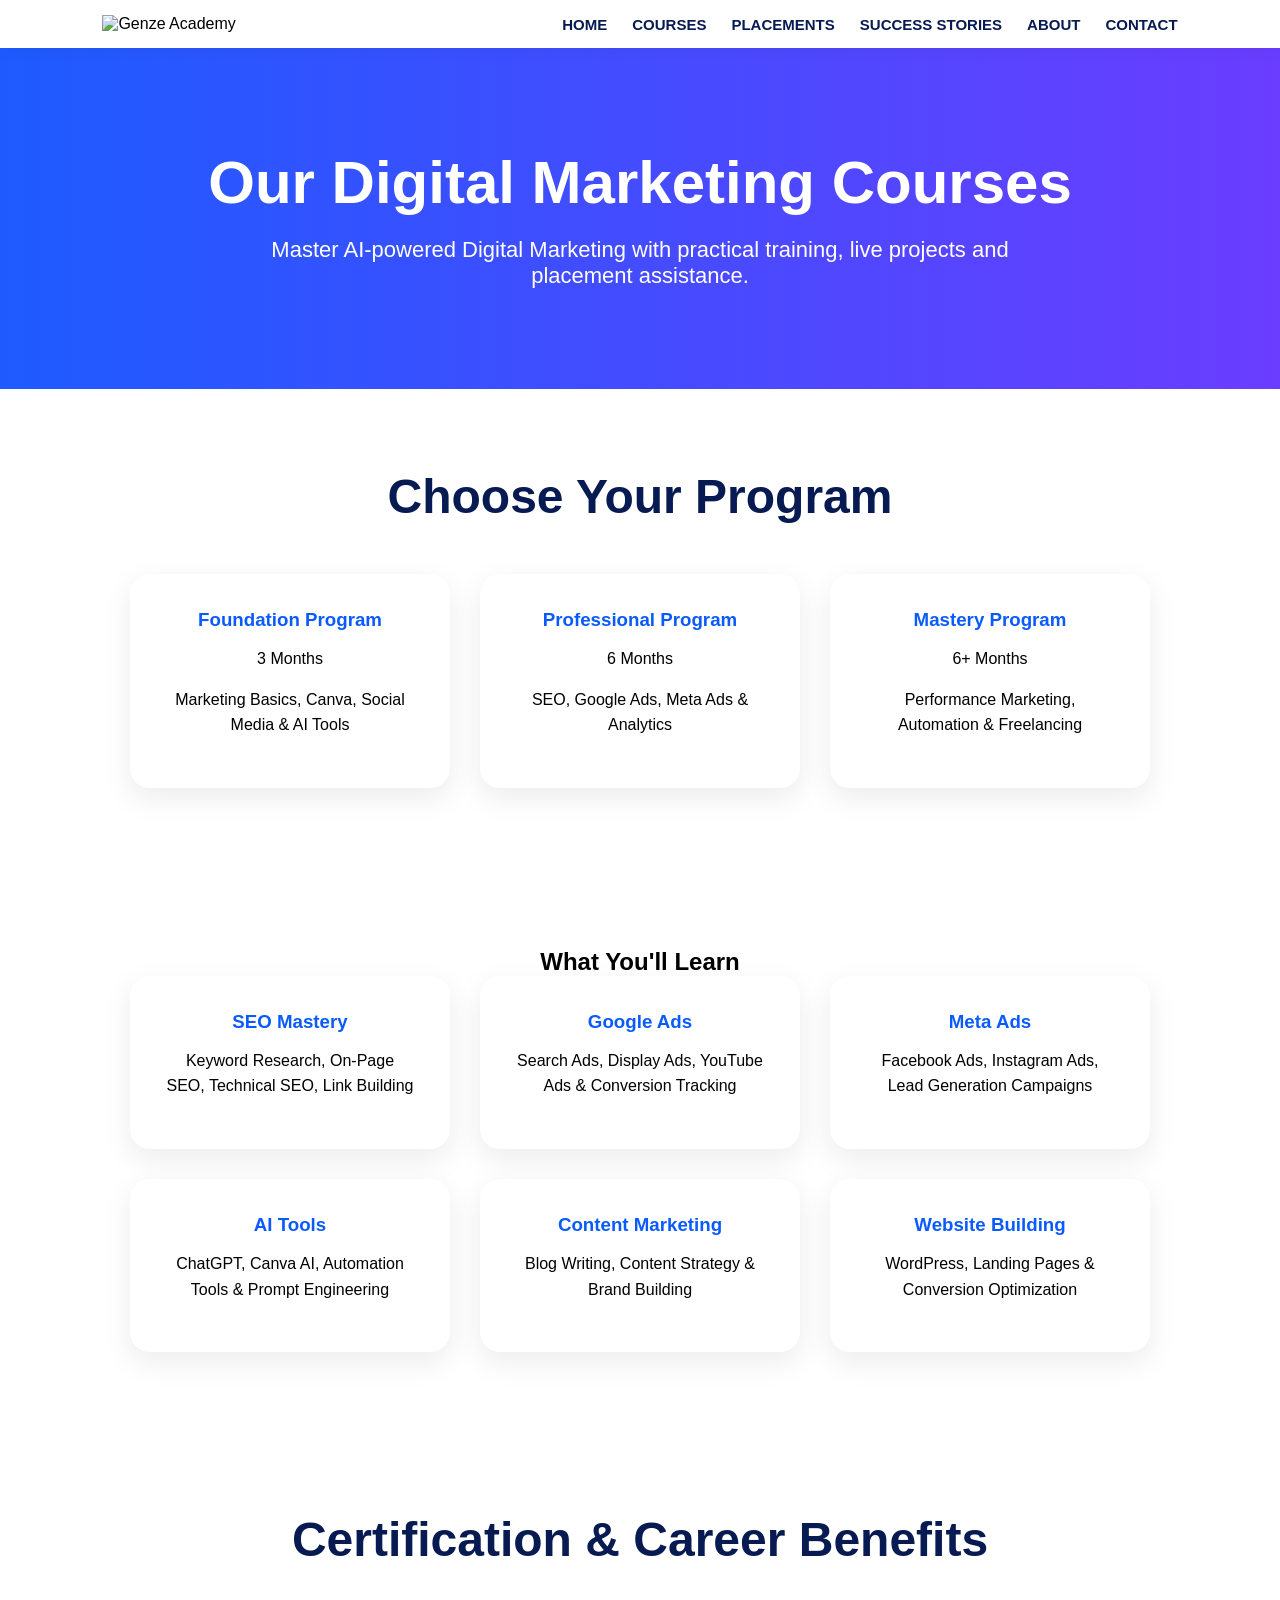
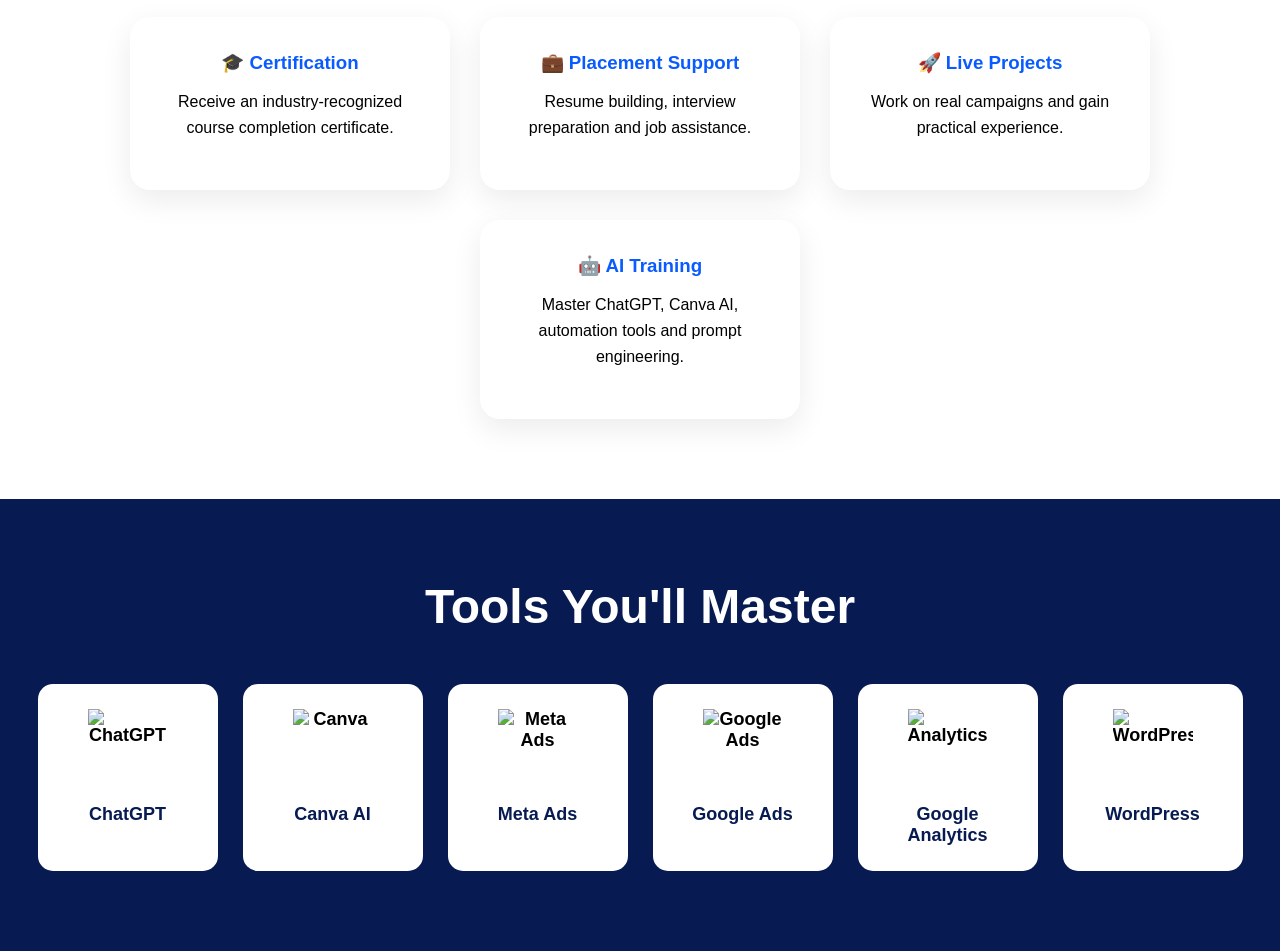
==== courses.html @ 907f162f "Add files via upload" ====
<!DOCTYPE html>
<html>
<head>
    <title>Courses - Genze Academy</title>
    <link rel="stylesheet" href="style.css">
</head>

<body>

<header>

<div class="logo">
    <img src="images/logo.png" alt="Genze Academy">
</div>

<nav>
    <a href="/index.html">HOME</a>
    <a href="/courses.html">COURSES</a>
    <a href="/placements.html">PLACEMENTS</a>
    <a href="/success.html">SUCCESS STORIES</a>
    <a href="/about.html">ABOUT</a>
    <a href="/contact.html">CONTACT</a>
</nav>

</header>

<section class="course-hero">

<h1>Our Digital Marketing Courses</h1>

<p>
Master AI-powered Digital Marketing with practical training,
live projects and placement assistance.
</p>

</section>

<section class="courses">

<h2>Choose Your Program</h2>

<div class="course-container">

<div class="course-card">
<h3>Foundation Program</h3>
<p>3 Months</p>
<p>Marketing Basics, Canva, Social Media & AI Tools</p>
</div>

<div class="course-card">
<h3>Professional Program</h3>
<p>6 Months</p>
<p>SEO, Google Ads, Meta Ads & Analytics</p>
</div>

<div class="course-card">
<h3>Mastery Program</h3>
<p>6+ Months</p>
<p>Performance Marketing, Automation & Freelancing</p>
</div>

</div>

</section>

<section class="course-syllabus">

<h2>What You'll Learn</h2>

<div class="course-container">

<div class="course-card">
<h3>SEO Mastery</h3>
<p>Keyword Research, On-Page SEO, Technical SEO, Link Building</p>
</div>

<div class="course-card">
<h3>Google Ads</h3>
<p>Search Ads, Display Ads, YouTube Ads & Conversion Tracking</p>
</div>

<div class="course-card">
<h3>Meta Ads</h3>
<p>Facebook Ads, Instagram Ads, Lead Generation Campaigns</p>
</div>

<div class="course-card">
<h3>AI Tools</h3>
<p>ChatGPT, Canva AI, Automation Tools & Prompt Engineering</p>
</div>

<div class="course-card">
<h3>Content Marketing</h3>
<p>Blog Writing, Content Strategy & Brand Building</p>
</div>

<div class="course-card">
<h3>Website Building</h3>
<p>WordPress, Landing Pages & Conversion Optimization</p>
</div>

</div>

</section>


<section class="benefits-section">

<h2>Certification & Career Benefits</h2>

<div class="course-container">

<div class="course-card">
<h3>🎓 Certification</h3>
<p>Receive an industry-recognized course completion certificate.</p>
</div>

<div class="course-card">
<h3>💼 Placement Support</h3>
<p>Resume building, interview preparation and job assistance.</p>
</div>

<div class="course-card">
<h3>🚀 Live Projects</h3>
<p>Work on real campaigns and gain practical experience.</p>
</div>

<div class="course-card">
<h3>🤖 AI Training</h3>
<p>Master ChatGPT, Canva AI, automation tools and prompt engineering.</p>
</div>

</div>

</section>

<section class="ai-tools">

<h2>Tools You'll Master</h2>

<div class="tools-container">

<div class="tool-card">
<img src="images/tools/chatgpt.png" alt="ChatGPT">
<p>ChatGPT</p>
</div>

<div class="tool-card">
<img src="images/tools/canva.png" alt="Canva">
<p>Canva AI</p>
</div>

<div class="tool-card">
<img src="images/tools/metaads.png" alt="Meta Ads">
<p>Meta Ads</p>
</div>

<div class="tool-card">
<img src="images/tools/googleads.png" alt="Google Ads">
<p>Google Ads</p>
</div>

<div class="tool-card">
<img src="images/tools/analytics.png" alt="Analytics">
<p>Google Analytics</p>
</div>

<div class="tool-card">
<img src="images/tools/wordpress.png" alt="WordPress">
<p>WordPress</p>
</div>

</div>

</section>

</body>
</html>
---- style.css ----
html{
    scroll-behavior:smooth;
}

*{
margin:0;
padding:0;
box-sizing:border-box;
font-family:'Poppins',sans-serif;
}

body{
background:#ffffff;
overflow-x:hidden;
}

/* HEADER */

header{
display:flex;
justify-content:space-between;
align-items:center;
padding:15px 8%;
background:white;
position:sticky;
top:0;
z-index:1000;
box-shadow:0 2px 15px rgba(0,0,0,0.05);
}

.logo img{
height:100px;
}

.header-buttons{
display:flex;
gap:10px;
}

.btn-demo,
.btn-admission{
text-decoration:none;
padding:12px 20px;
border-radius:8px;
font-weight:600;
color:white;
}

.btn-demo{
background:#0A5BFF;
}

.btn-admission{
background:#6D3CFF;
}

nav{
display:flex;
gap:25px;
}

nav a{
text-decoration:none;
color:#071B52;
font-weight:600;
font-size:15px;
}

/* HERO SECTION */

.hero{
min-height:90vh;
display:flex;
justify-content:space-between;
align-items:center;
padding:80px 8%;
background:
linear-gradient(
rgba(10,91,255,0.55),
rgba(109,60,255,0.55)
),
url("images/hero-bg.jpg");

background-size: cover;
background-position: center;
background-repeat: no-repeat;}

.hero-content{
width:55%;
}

.hero-content h1{
font-size:65px;
line-height:1.1;
font-weight:800;
color:white;
margin-bottom:20px;
}

.hero-content p{
font-size:22px;
color:white;
line-height:1.6;
}

.hero-buttons{
margin-top:30px;
}

.apply-btn,
.brochure-btn{
display:inline-block;
padding:15px 30px;
border-radius:8px;
text-decoration:none;
font-weight:600;
margin-right:10px;
}

.apply-btn{
background:white;
color:#0A5BFF;
}

.brochure-btn{
background:#071B52;
color:white;
}

.hero-features{
margin-top:30px;
display:flex;
flex-wrap:wrap;
gap:20px;
color:white;
font-weight:500;
}

.hero-image img{
width:550px;
max-width:100%;
}

/* STATS */

.stats{
display:flex;
justify-content:space-around;
padding:70px 8%;
background:#F8FAFF;
}

.stat-box{
text-align:center;
}

.stat-box h2{
font-size:42px;
color:#0A5BFF;
}

.stat-box p{
margin-top:10px;
font-size:18px;
}

/* WHY GENZE */

.why-genze{
padding:80px 8%;
}

.why-genze h2{
text-align:center;
font-size:42px;
color:#071B52;
margin-bottom:50px;
}

.features{
display:grid;
grid-template-columns:repeat(2,1fr);
gap:25px;
}

.feature-card{
padding:30px;
border-radius:20px;
background:white;
box-shadow:0 10px 30px rgba(0,0,0,0.08);
}

.feature-card h3{
color:#0A5BFF;
margin-bottom:15px;
}

.feature-card p{
line-height:1.6;
}

/* MOBILE */

@media(max-width:768px){

header{
flex-direction:column;
gap:15px;
}

nav{
flex-wrap:wrap;
justify-content:center;
}

.hero{
flex-direction:column;
text-align:center;
}

.hero-content{
width:100%;
}

.hero-content h1{
font-size:40px;
}

.hero-content p{
font-size:18px;
}

.hero-image{
margin-top:40px;
}

.stats{
flex-direction:column;
gap:30px;
}

.features{
grid-template-columns:1fr;
}

}


.courses{
padding:80px 8%;
background:white;
text-align:center;
}

.courses h2{
font-size:48px;
color:#071B52;
margin-bottom:50px;
}

.course-container{
display:flex;
justify-content:center;
gap:10px;
flex-wrap:nowrap;
width:100%;
margin:auto;
}

.course-card{
width:180px;
padding:20px;
background:white;
border-radius:20px;
box-shadow:0 10px 30px rgba(0,0,0,0.08);
transition:0.3s;
}
.course-card:hover{
transform:translateY(-10px);
}

.course-card h3{
color:#0A5BFF;
margin-bottom:15px;
}

.course-card p{
margin-bottom:15px;
line-height:1.6;
}

.course-card a{
display:inline-block;
padding:12px 20px;
background:linear-gradient(135deg,#0A5BFF,#6D3CFF);
color:white;
text-decoration:none;
border-radius:8px;
}

/* COURSES SECTION */

.courses{
padding:80px 8%;
background:white;
text-align:center;
}

.courses h2{
font-size:48px;
color:#071B52;
margin-bottom:50px;
}

.benefits-section h2{
    font-size:48px;
    color:#071B52;
    margin-bottom:50px;
    text-align:center;
}

.course-container{
display:flex;
gap:30px;
justify-content:center;
flex-wrap:wrap;
}

.course-card{
width:320px;
padding:35px;
background:white;
border-radius:20px;
box-shadow:0 10px 30px rgba(0,0,0,0.08);
transition:0.3s;
}

.course-card:hover{
transform:translateY(-10px);
}

.course-card h3{
color:#0A5BFF;
margin-bottom:15px;
}

.course-card p{
margin-bottom:15px;
line-height:1.6;
}

.course-card a{
display:inline-block;
padding:12px 20px;
background:linear-gradient(135deg,#0A5BFF,#6D3CFF);
color:white;
text-decoration:none;
border-radius:8px;
}




.ai-tools{
    padding:80px 8%;
    background:
linear-gradient(
rgba(0,20,80,0.85),
rgba(0,20,80,0.85)
),
url("images/ai-tools-bg.jpg");

background-size:cover;
background-position:center;
background-repeat:no-repeat;
    text-align:center;
}

.ai-tools h2{
    color:white;
    font-size:48px;
    margin-bottom:50px;
}

.tools-container{
    display:flex;
    flex-wrap:wrap;
    justify-content:center;
    gap:20px;
}

.tool-card{
    background:white;
    padding:25px;
    width:180px;
    border-radius:15px;
    font-weight:600;
    font-size:18px;
    transition:0.3s;
}

.tool-card:hover{
    transform:translateY(-8px);
}

.tool-card{
    text-align:center;
}

.tool-card img{
    width:60px;
    height:60px;
    object-fit:contain;
    display:block;
    margin:0 auto 10px;
}

.tool-card p{
    margin:0;
    font-weight:600;
    font-size:18px;
}


.placement{
    padding:80px 8%;
    background:#f8faff;
    text-align:center;
}

.placement h2{
    font-size:48px;
    color:#071B52;
    margin-bottom:50px;
}

.placement-container{
    display:flex;
    justify-content:center;
    gap:20px;
    flex-wrap:wrap;
}

.placement-card{
    width:280px;
    padding:25px;
    background:white;
    border-radius:20px;
    box-shadow:0 10px 25px rgba(0,0,0,0.08);
}

.placement-card h3{
    color:#0A5BFF;
    margin-bottom:15px;
}

.placement-btn{
    display:inline-block;
    margin-top:40px;
    padding:15px 30px;
    background:linear-gradient(135deg,#0A5BFF,#6D3CFF);
    color:white;
    text-decoration:none;
    border-radius:10px;
    font-weight:600;
}

/* SUCCESS STORIES */

.success-stories{
padding:80px 8%;
position:relative;
overflow:hidden;

background:
linear-gradient(
rgba(7,27,82,0.92),
rgba(7,27,82,0.92)
),
url("images/success-bg.jpg");

background-size:cover;
background-position:center;
background-repeat:no-repeat;

text-align:center;
}
.success-stories h2{
font-size:48px;
color:white;
margin-bottom:50px;
}

.story-container{
display:flex;
justify-content:center;
align-items:stretch;
gap:25px;
flex-wrap:wrap;
position:relative;
z-index:2;
}

.story-card{
width:300px;
padding:30px;
background:rgba(255,255,255,0.95);
border-radius:20px;
box-shadow:0 10px 25px rgba(0,0,0,0.15);
}
.story-card h3{
color:#FFD700;
margin-bottom:15px;
}

/* EXPERT TEAM */

.expert-team{
padding:80px 8%;
background:white;
text-align:center;
}

.expert-team h2{
font-size:48px;
color:#071B52;
margin-bottom:50px;
}

.team-container{
display:flex;
justify-content:center;
gap:30px;
flex-wrap:wrap;
}

.team-card{
width:280px;
background:white;
border-radius:20px;
overflow:hidden;
box-shadow:0 10px 25px rgba(0,0,0,0.08);
transition:0.3s;
}

.team-card:hover{
transform:translateY(-10px);
}

.team-card img{
    width:100%;
    height:380px;
    object-fit:cover;
}

.team-card h3{
margin-top:20px;
color:#0A5BFF;
}

.team-card p{
padding:15px;
}


.contact-section{
padding:80px 8%;
background:#071B52;
text-align:center;
}

.contact-section h2{
font-size:48px;
color:white;
margin-bottom:40px;
}

.contact-form{
max-width:600px;
margin:auto;
display:flex;
flex-direction:column;
gap:20px;
}

.contact-form input,
.contact-form textarea{
padding:15px;
border:none;
border-radius:10px;
font-size:16px;
font-family:Poppins,sans-serif;
}

.contact-form textarea{
height:120px;
resize:none;
}

.contact-form button{
padding:15px;
background:linear-gradient(135deg,#0A5BFF,#6D3CFF);
color:white;
border:none;
border-radius:10px;
font-size:18px;
font-weight:600;
cursor:pointer;
}


.footer{
background:#000c3d;
color:white;
padding:60px 8% 20px;
}

.footer-container{
display:flex;
justify-content:space-between;
flex-wrap:wrap;
gap:30px;
}

.footer-box{
width:220px;
}

.footer-box h3{
margin-bottom:20px;
color:#6D3CFF;
}

.footer-box p{
margin-bottom:10px;
}

.footer-bottom{
text-align:center;
margin-top:40px;
padding-top:20px;
border-top:1px solid rgba(255,255,255,0.2);
}

.stat-box img{
    width:100px;
    height:100px;
    object-fit:contain;
    margin-bottom:15px;
}

.whatsapp-btn{
    position:fixed;
    bottom:20px;
    right:20px;
    background:#25D366;
    color:white;
    padding:15px 20px;
    border-radius:50px;
    text-decoration:none;
    font-weight:bold;
    z-index:999;
}

.about-section{
    padding:80px 8%;
    background:white;
    text-align:center;
}

.about-section h2{
    font-size:48px;
    color:#071B52;
    margin-bottom:30px;
}

.about-section p{
    max-width:900px;
    margin:20px auto;
    font-size:18px;
    line-height:1.8;
    color:#333;
}

.about-container{
    display:flex;
    justify-content:center;
    gap:30px;
    flex-wrap:wrap;
}

.about-card{
    width:280px;
    background:white;
    padding:30px;
    border-radius:20px;
    box-shadow:0 10px 30px rgba(0,0,0,0.08);
    transition:0.3s;
}

.about-card:hover{
    transform:translateY(-10px);
}

.about-card h3{
    color:#0A5BFF;
    margin-bottom:15px;
}

.about-card p{
    color:#555;
    line-height:1.6;
}

.about-card p{
    color:#555;
    line-height:1.6;
}

/* CONTACT SECTION */

.contact-section{
    padding:80px 8%;
    background:#f8faff;
    text-align:center;
}

.contact-section h2{
    font-size:48px;
    color:#071B52;
    margin-bottom:40px;
}

.contact-form{
    max-width:600px;
    margin:auto;
    display:flex;
    flex-direction:column;
    gap:20px;
}

.contact-form input,
.contact-form textarea{
    padding:15px;
    border:1px solid #ddd;
    border-radius:10px;
    font-size:16px;
}

.contact-form textarea{
    height:150px;
}

.contact-form button{
    background:linear-gradient(90deg,#0A5BFF,#7A3FFF);
    color:white;
    border:none;
    padding:15px;
    border-radius:10px;
    font-size:18px;
    cursor:pointer;
}

.contact-subtitle{
    max-width:700px;
    margin:0 auto 40px;
    color:#666;
    font-size:18px;
    line-height:1.6;
}

.course-hero{
    background:linear-gradient(90deg,#1E5BFF,#6A3DFF);
    color:white;
    text-align:center;
    padding:100px 8%;
}

.course-hero h1{
    font-size:60px;
    margin-bottom:20px;
    color:white;
}

.course-hero p{
    font-size:22px;
    max-width:800px;
    margin:auto;
    color:white;
}

.benefits-section{
    padding:80px 8%;
    background:white;
    text-align:center;
}

.benefits-section h2{
    font-size:48px;
    color:#071B52;
    margin-bottom:50px;
}

.ai-tools{
    padding:80px 2%;
    background:#071B52;
    text-align:center;
}

.ai-tools h2{
    color:white;
    font-size:48px;
    margin-bottom:50px;
}

.tools-container{
    display:flex;
    flex-wrap:wrap;
    justify-content:center;
    gap:25px;
}

.tool-card{
    background:white;
    width:180px;
    padding:25px;
    border-radius:15px;
    transition:0.3s;
}

.tool-card:hover{
    transform:translateY(-10px);
}

.tool-card img{
    width:80px;
    height:80px;
    object-fit:contain;
    margin-bottom:15px;
}

.tool-card p{
    font-weight:600;
    color:#071B52;
}

.course-syllabus{
    padding:80px 8%;
    text-align:center;
}

/* CTA Section */

.cta-section {
    background: linear-gradient(135deg, #1e5eff, #6c3cff);
    color: white;
    text-align: center;
    padding: 80px 20px;
}

.cta-section h2 {
    font-size: 42px;
    margin-bottom: 20px;
}

.cta-section p {
    font-size: 18px;
    max-width: 800px;
    margin: 0 auto 30px;
}

.btn {
    display: inline-block;
    background: white;
    color: #1e3a8a;
    text-decoration: none;
    padding: 15px 35px;
    border-radius: 50px;
    font-weight: bold;
    transition: 0.3s;
}

.btn:hover {
    transform: translateY(-3px);
}

/* Footer */

footer {
    background: #0b1f63;
    color: white;
    text-align: center;
    padding: 20px;
}
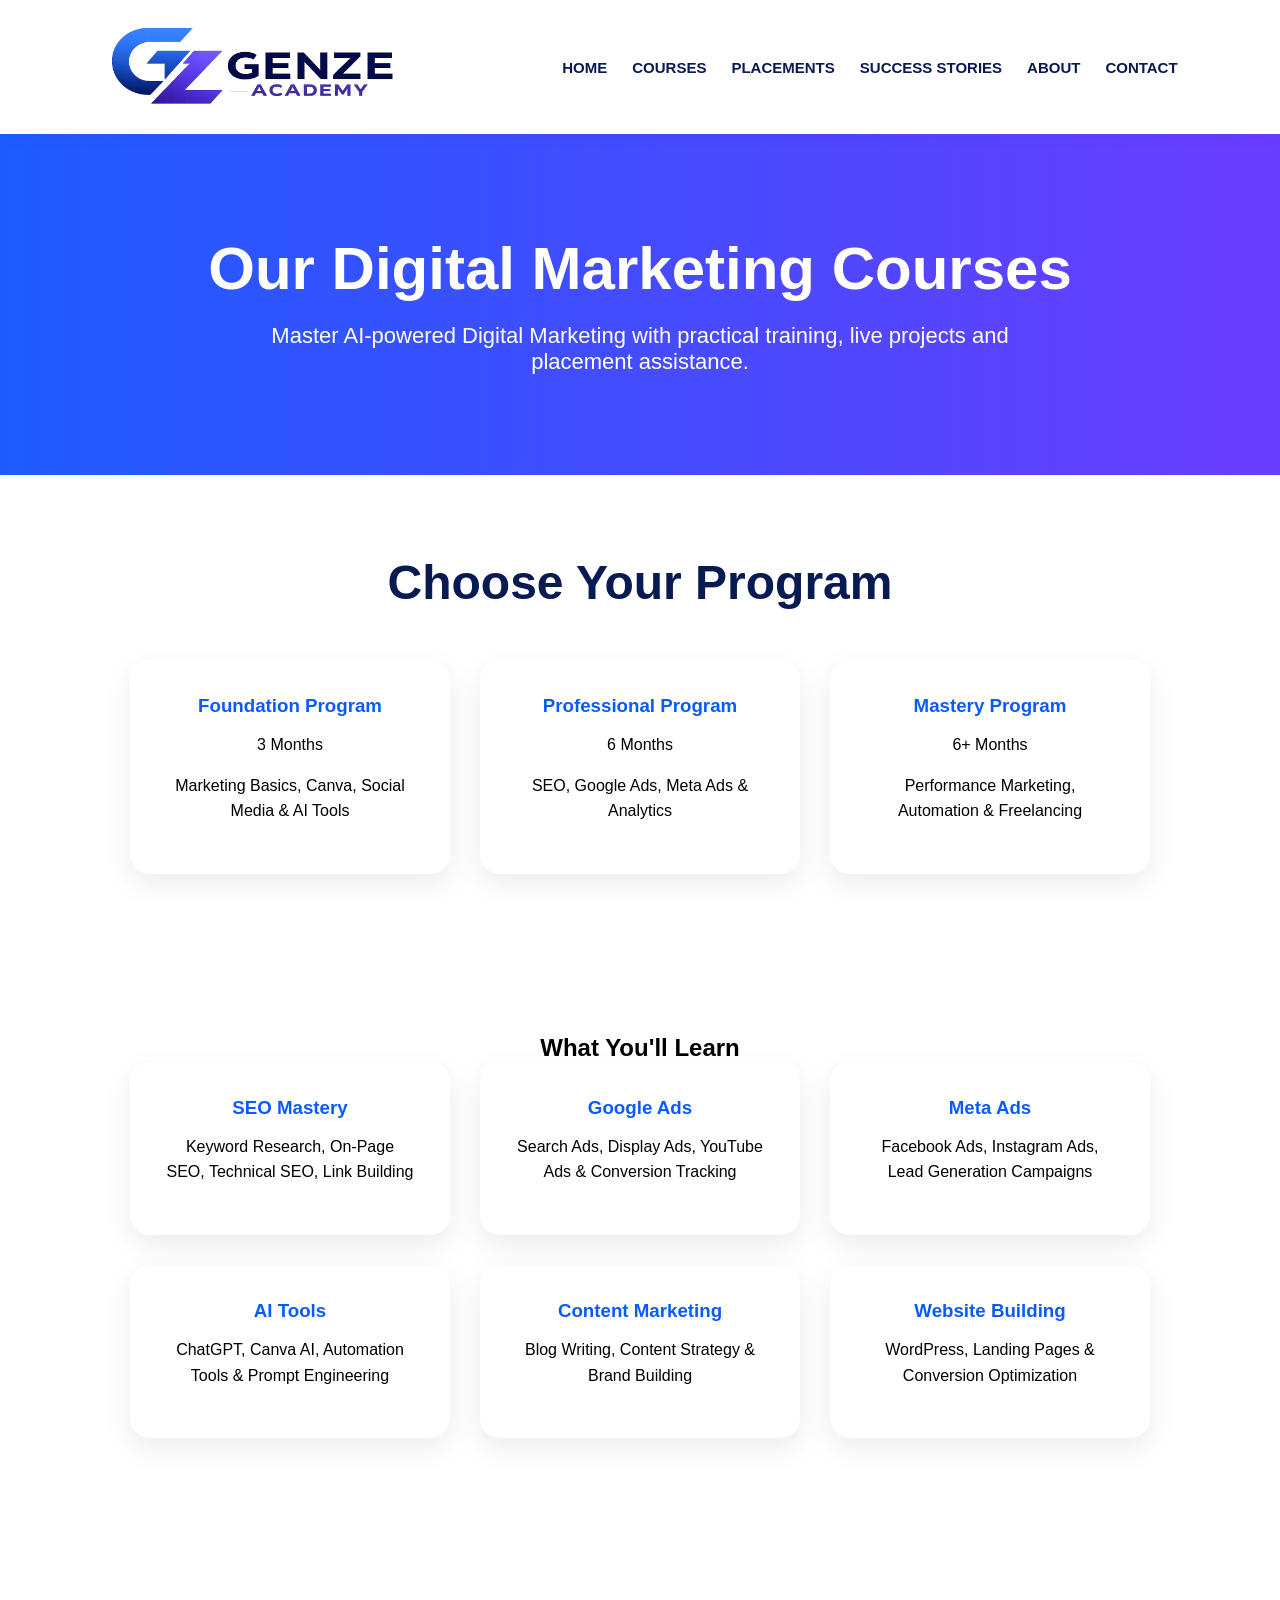
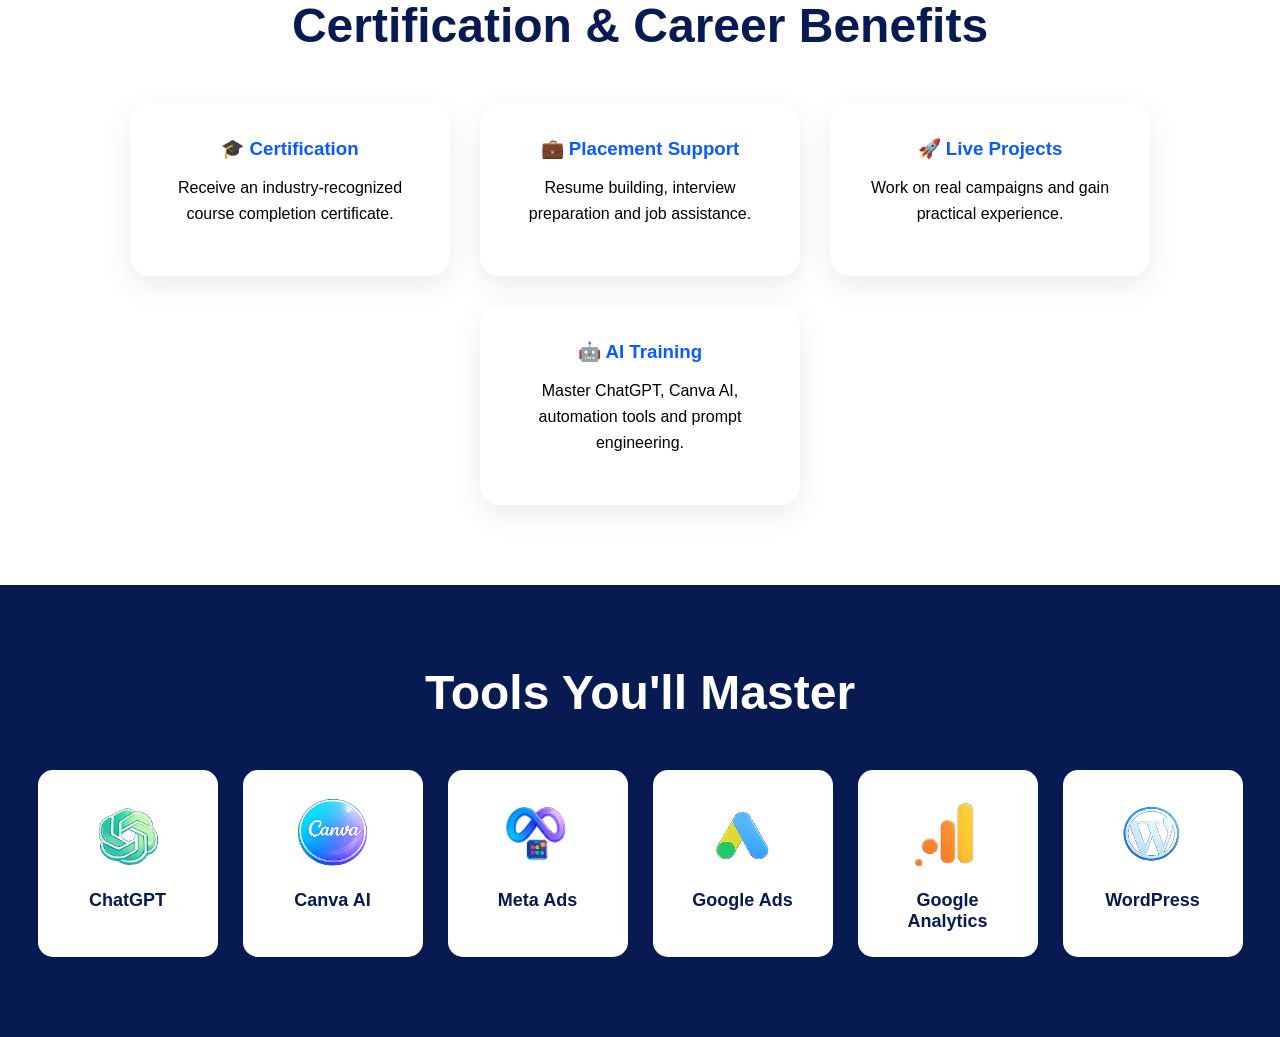
==== commit 8ba40d04: "Add files via upload" ====
--- a/courses.html
+++ b/courses.html
@@ -13,13 +13,13 @@
     <img src="images/logo.png" alt="Genze Academy">
 </div>
 
-<nav>
-    <a href="/index.html">HOME</a>
-    <a href="/courses.html">COURSES</a>
-    <a href="/placements.html">PLACEMENTS</a>
-    <a href="/success.html">SUCCESS STORIES</a>
-    <a href="/about.html">ABOUT</a>
-    <a href="/contact.html">CONTACT</a>
+    <nav>
+<a href="index.html">HOME</a>
+<a href="courses.html">COURSES</a>
+<a href="placements.html">PLACEMENTS</a>
+<a href="success.html">SUCCESS STORIES</a>
+<a href="about.html">ABOUT</a>
+<a href="contact.html">CONTACT</a>
 </nav>
 
 </header>
